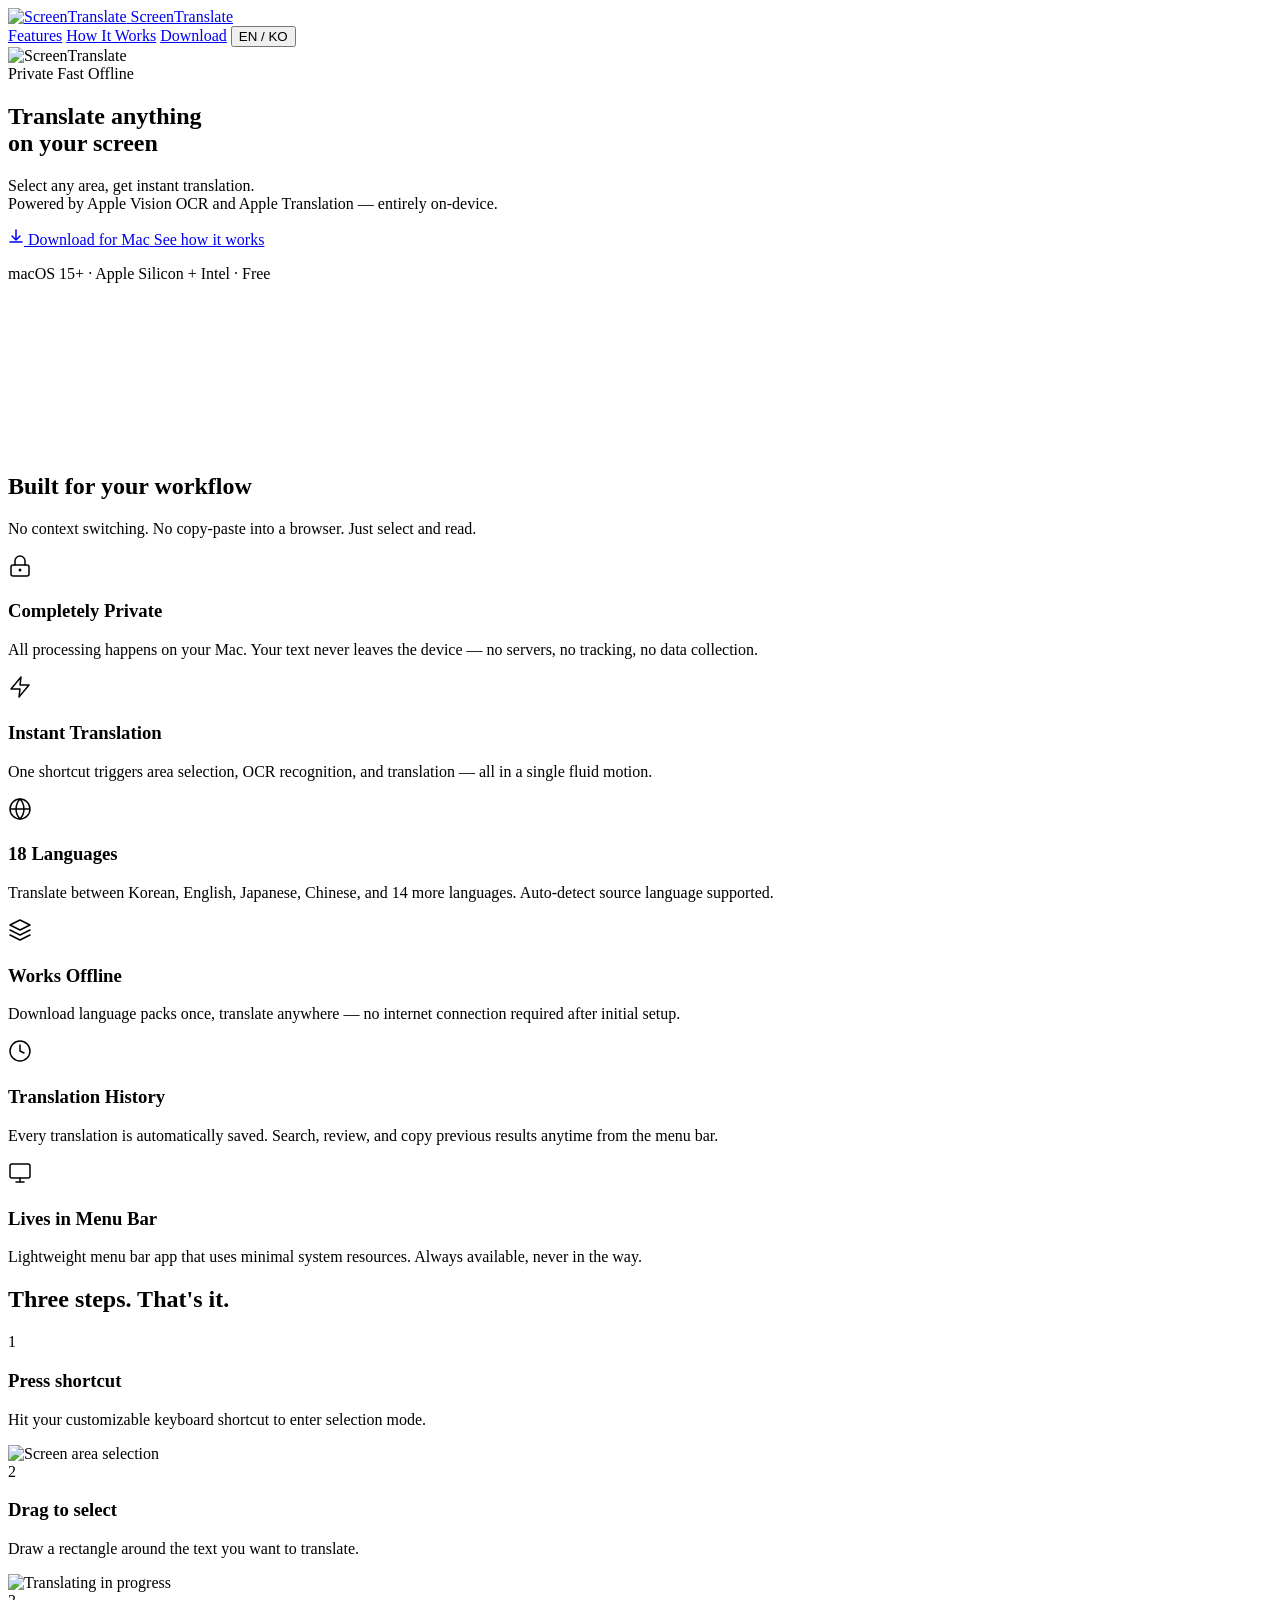
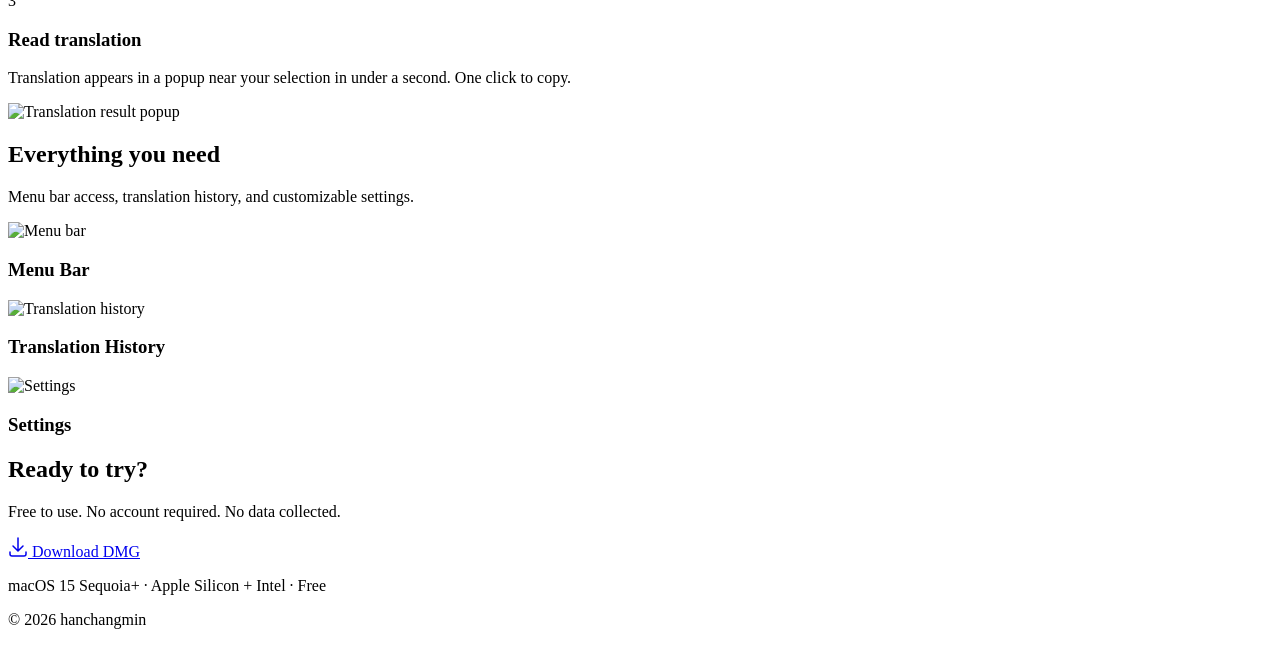
==== website/index.html @ fd22e8f3 "feat: 웹사이트 SEO/GEO + GA4 + 다운로드 링크 개선 - release.yml: latest DMG 복사 단계 추가 - index.html: Hero 직접 다운로드," ====
<!DOCTYPE html>
<html lang="en">
<head>
    <meta charset="UTF-8">
    <meta name="viewport" content="width=device-width, initial-scale=1.0">
    <title>ScreenTranslate — Translate Any Text on Your Screen</title>
    <meta name="description" content="Select any area on your Mac screen and get instant translation. Fully on-device with Apple Translation. Private, fast, offline.">
    <link rel="canonical" href="https://screentranslate.filient.ai/">

    <!-- Open Graph -->
    <meta property="og:type" content="website">
    <meta property="og:url" content="https://screentranslate.filient.ai/">
    <meta property="og:title" content="ScreenTranslate — Translate Any Text on Your Screen">
    <meta property="og:description" content="Select any area on your Mac screen and get instant translation. Fully on-device with Apple Translation. Private, fast, offline.">
    <meta property="og:image" content="https://screentranslate.filient.ai/assets/og-image.png">
    <meta property="og:locale" content="en_US">
    <meta property="og:locale:alternate" content="ko_KR">

    <!-- Twitter Card -->
    <meta name="twitter:card" content="summary_large_image">
    <meta name="twitter:title" content="ScreenTranslate — Translate Any Text on Your Screen">
    <meta name="twitter:description" content="Select any area on your Mac screen and get instant translation. Fully on-device with Apple Translation.">
    <meta name="twitter:image" content="https://screentranslate.filient.ai/assets/og-image.png">

    <link rel="icon" type="image/png" sizes="32x32" href="assets/favicon-32.png">
    <link rel="icon" type="image/png" sizes="16x16" href="assets/favicon-16.png">
    <link rel="apple-touch-icon" href="assets/apple-touch-icon.png">
    <link rel="stylesheet" href="style.css">

    <!-- Google Analytics -->
    <script async src="https://www.googletagmanager.com/gtag/js?id=G-ZFZX7HR200"></script>
    <script>
      window.dataLayer = window.dataLayer || [];
      function gtag(){dataLayer.push(arguments);}
      gtag('js', new Date());
      gtag('config', 'G-ZFZX7HR200');
    </script>
</head>
<body>

<!-- Nav -->
<nav class="nav">
    <div class="container nav-inner">
        <a href="#" class="nav-logo">
            <img src="assets/logo.png" alt="ScreenTranslate" class="nav-logo-icon">
            ScreenTranslate
        </a>
        <div class="nav-links">
            <a href="#features" data-i18n="nav.features">Features</a>
            <a href="#how-it-works" data-i18n="nav.howItWorks">How It Works</a>
            <a href="#download" data-i18n="nav.download">Download</a>
            <button class="lang-switch" id="lang-switch" aria-label="Switch language">EN / KO</button>
        </div>
    </div>
</nav>

<!-- Hero -->
<section class="hero">
    <div class="container">
        <img src="assets/logo.png" alt="ScreenTranslate" class="hero-logo">
        <div class="hero-pillars">
            <span data-i18n="hero.pill1">Private</span>
            <span class="pill-dot"></span>
            <span data-i18n="hero.pill2">Fast</span>
            <span class="pill-dot"></span>
            <span data-i18n="hero.pill3">Offline</span>
        </div>
        <h1 data-i18n="hero.title">Translate anything<br>on your screen</h1>
        <p class="hero-description" data-i18n="hero.description">
            Select any area, get instant translation.<br>
            Powered by Apple Vision OCR and Apple Translation — entirely on-device.
        </p>
        <div class="hero-actions">
            <a href="https://objectstorage.ap-chuncheon-1.oraclecloud.com/n/axo5sh9pv2lg/b/screentranslate-updates/o/releases/latest/ScreenTranslate-latest.dmg" class="btn btn-primary">
                <svg width="16" height="16" viewBox="0 0 16 16" fill="none"><path d="M8 1v10M4 7l4 4 4-4" stroke="currentColor" stroke-width="1.5" stroke-linecap="round" stroke-linejoin="round"/><path d="M2 13h12" stroke="currentColor" stroke-width="1.5" stroke-linecap="round"/></svg>
                <span data-i18n="hero.download">Download for Mac</span>
            </a>
            <a href="#how-it-works" class="btn btn-ghost" data-i18n="hero.learnMore">See how it works</a>
        </div>
        <p class="hero-meta">macOS 15+ &middot; Apple Silicon + Intel &middot; <span data-i18n="hero.free">Free</span></p>

        <div class="hero-screenshot">
            <video autoplay loop muted playsinline>
                <source src="assets/demo-video.mp4" type="video/mp4">
            </video>
        </div>
    </div>
</section>

<!-- Features -->
<section id="features" class="features">
    <div class="container">
        <h2 data-i18n="features.title">Built for your workflow</h2>
        <p class="section-subtitle" data-i18n="features.subtitle">No context switching. No copy-paste into a browser. Just select and read.</p>
        <div class="feature-grid">
            <div class="feature-card">
                <div class="feature-icon">
                    <svg width="24" height="24" viewBox="0 0 24 24" fill="none"><rect x="3" y="11" width="18" height="11" rx="2" stroke="currentColor" stroke-width="1.5"/><path d="M7 11V7a5 5 0 0110 0v4" stroke="currentColor" stroke-width="1.5" stroke-linecap="round"/><circle cx="12" cy="16" r="1.5" fill="currentColor"/></svg>
                </div>
                <h3 data-i18n="features.privacy.title">Completely Private</h3>
                <p data-i18n="features.privacy.desc">All processing happens on your Mac. Your text never leaves the device — no servers, no tracking, no data collection.</p>
            </div>
            <div class="feature-card">
                <div class="feature-icon">
                    <svg width="24" height="24" viewBox="0 0 24 24" fill="none"><path d="M13 2L3 14h9l-1 8 10-12h-9l1-8z" stroke="currentColor" stroke-width="1.5" stroke-linecap="round" stroke-linejoin="round"/></svg>
                </div>
                <h3 data-i18n="features.instant.title">Instant Translation</h3>
                <p data-i18n="features.instant.desc">One shortcut triggers area selection, OCR recognition, and translation — all in a single fluid motion.</p>
            </div>
            <div class="feature-card">
                <div class="feature-icon">
                    <svg width="24" height="24" viewBox="0 0 24 24" fill="none"><circle cx="12" cy="12" r="10" stroke="currentColor" stroke-width="1.5"/><path d="M2 12h20M12 2a15.3 15.3 0 014 10 15.3 15.3 0 01-4 10 15.3 15.3 0 01-4-10A15.3 15.3 0 0112 2z" stroke="currentColor" stroke-width="1.5"/></svg>
                </div>
                <h3 data-i18n="features.languages.title">18 Languages</h3>
                <p data-i18n="features.languages.desc">Translate between Korean, English, Japanese, Chinese, and 14 more languages. Auto-detect source language supported.</p>
            </div>
            <div class="feature-card">
                <div class="feature-icon">
                    <svg width="24" height="24" viewBox="0 0 24 24" fill="none"><path d="M2 17l10 5 10-5M2 12l10 5 10-5M12 2L2 7l10 5 10-5L12 2z" stroke="currentColor" stroke-width="1.5" stroke-linecap="round" stroke-linejoin="round"/></svg>
                </div>
                <h3 data-i18n="features.offline.title">Works Offline</h3>
                <p data-i18n="features.offline.desc">Download language packs once, translate anywhere — no internet connection required after initial setup.</p>
            </div>
            <div class="feature-card">
                <div class="feature-icon">
                    <svg width="24" height="24" viewBox="0 0 24 24" fill="none"><circle cx="12" cy="12" r="10" stroke="currentColor" stroke-width="1.5"/><polyline points="12,6 12,12 16,14" stroke="currentColor" stroke-width="1.5" stroke-linecap="round" stroke-linejoin="round"/></svg>
                </div>
                <h3 data-i18n="features.history.title">Translation History</h3>
                <p data-i18n="features.history.desc">Every translation is automatically saved. Search, review, and copy previous results anytime from the menu bar.</p>
            </div>
            <div class="feature-card">
                <div class="feature-icon">
                    <svg width="24" height="24" viewBox="0 0 24 24" fill="none"><rect x="2" y="3" width="20" height="14" rx="2" stroke="currentColor" stroke-width="1.5"/><path d="M8 21h8M12 17v4" stroke="currentColor" stroke-width="1.5" stroke-linecap="round"/></svg>
                </div>
                <h3 data-i18n="features.menubar.title">Lives in Menu Bar</h3>
                <p data-i18n="features.menubar.desc">Lightweight menu bar app that uses minimal system resources. Always available, never in the way.</p>
            </div>
        </div>
    </div>
</section>

<!-- How It Works -->
<section id="how-it-works" class="how-it-works">
    <div class="container">
        <h2 data-i18n="howItWorks.title">Three steps. That's it.</h2>
        <div class="steps-vertical">
            <div class="step-row">
                <div class="step-info">
                    <div class="step-number">1</div>
                    <h3 data-i18n="howItWorks.step1.title">Press shortcut</h3>
                    <p data-i18n="howItWorks.step1.desc">Hit your customizable keyboard shortcut to enter selection mode.</p>
                </div>
                <div class="step-screenshot">
                    <img src="assets/area-selection.png" alt="Screen area selection" loading="lazy">
                </div>
            </div>
            <div class="step-row">
                <div class="step-info">
                    <div class="step-number">2</div>
                    <h3 data-i18n="howItWorks.step2.title">Drag to select</h3>
                    <p data-i18n="howItWorks.step2.desc">Draw a rectangle around the text you want to translate.</p>
                </div>
                <div class="step-screenshot">
                    <img src="assets/translating.png" alt="Translating in progress" loading="lazy">
                </div>
            </div>
            <div class="step-row">
                <div class="step-info">
                    <div class="step-number">3</div>
                    <h3 data-i18n="howItWorks.step3.title">Read translation</h3>
                    <p data-i18n="howItWorks.step3.desc">Translation appears in a popup near your selection in under a second. One click to copy.</p>
                </div>
                <div class="step-screenshot">
                    <img src="assets/translation-result.png" alt="Translation result popup" loading="lazy">
                </div>
            </div>
        </div>
    </div>
</section>

<!-- Showcase -->
<section class="showcase">
    <div class="container">
        <h2 data-i18n="showcase.title">Everything you need</h2>
        <p class="section-subtitle" data-i18n="showcase.subtitle">Menu bar access, translation history, and customizable settings.</p>
        <div class="showcase-grid">
            <div class="showcase-card">
                <img src="assets/menubar.png" alt="Menu bar" loading="lazy">
                <h3 data-i18n="showcase.menubar">Menu Bar</h3>
            </div>
            <div class="showcase-card">
                <img src="assets/history.png" alt="Translation history" loading="lazy">
                <h3 data-i18n="showcase.history">Translation History</h3>
            </div>
            <div class="showcase-card">
                <img src="assets/settings.png" alt="Settings" loading="lazy">
                <h3 data-i18n="showcase.settings">Settings</h3>
            </div>
        </div>
    </div>
</section>

<!-- Download -->
<section id="download" class="download">
    <div class="container">
        <h2 data-i18n="download.title">Ready to try?</h2>
        <p class="section-subtitle" data-i18n="download.subtitle">Free to use. No account required. No data collected.</p>
        <a href="https://objectstorage.ap-chuncheon-1.oraclecloud.com/n/axo5sh9pv2lg/b/screentranslate-updates/o/releases/latest/ScreenTranslate-latest.dmg"
           class="btn btn-primary btn-large" id="download-btn">
            <svg width="20" height="20" viewBox="0 0 20 20" fill="none"><path d="M10 1v12M5 9l5 5 5-5" stroke="currentColor" stroke-width="1.5" stroke-linecap="round" stroke-linejoin="round"/><path d="M2 15v2a2 2 0 002 2h12a2 2 0 002-2v-2" stroke="currentColor" stroke-width="1.5" stroke-linecap="round"/></svg>
            <span data-i18n="download.button">Download DMG</span>
        </a>
        <div class="download-requirements">
            <p>macOS 15 Sequoia+ &middot; Apple Silicon + Intel &middot; <span data-i18n="download.free">Free</span></p>
        </div>
    </div>
</section>

<!-- Footer -->
<footer class="footer">
    <div class="container footer-inner">
        <p>&copy; 2026 hanchangmin</p>
    </div>
</footer>

<script type="application/ld+json">
{
  "@context": "https://schema.org",
  "@type": "SoftwareApplication",
  "name": "ScreenTranslate",
  "operatingSystem": "macOS 15+",
  "applicationCategory": "UtilitiesApplication",
  "offers": { "@type": "Offer", "price": "0", "priceCurrency": "USD" },
  "description": "Select any area on your Mac screen and get instant translation. Fully on-device with Apple Translation.",
  "url": "https://screentranslate.filient.ai/",
  "image": "https://screentranslate.filient.ai/assets/logo.png",
  "author": { "@type": "Person", "name": "hanchangmin" }
}
</script>
<script src="i18n.js"></script>
</body>
</html>
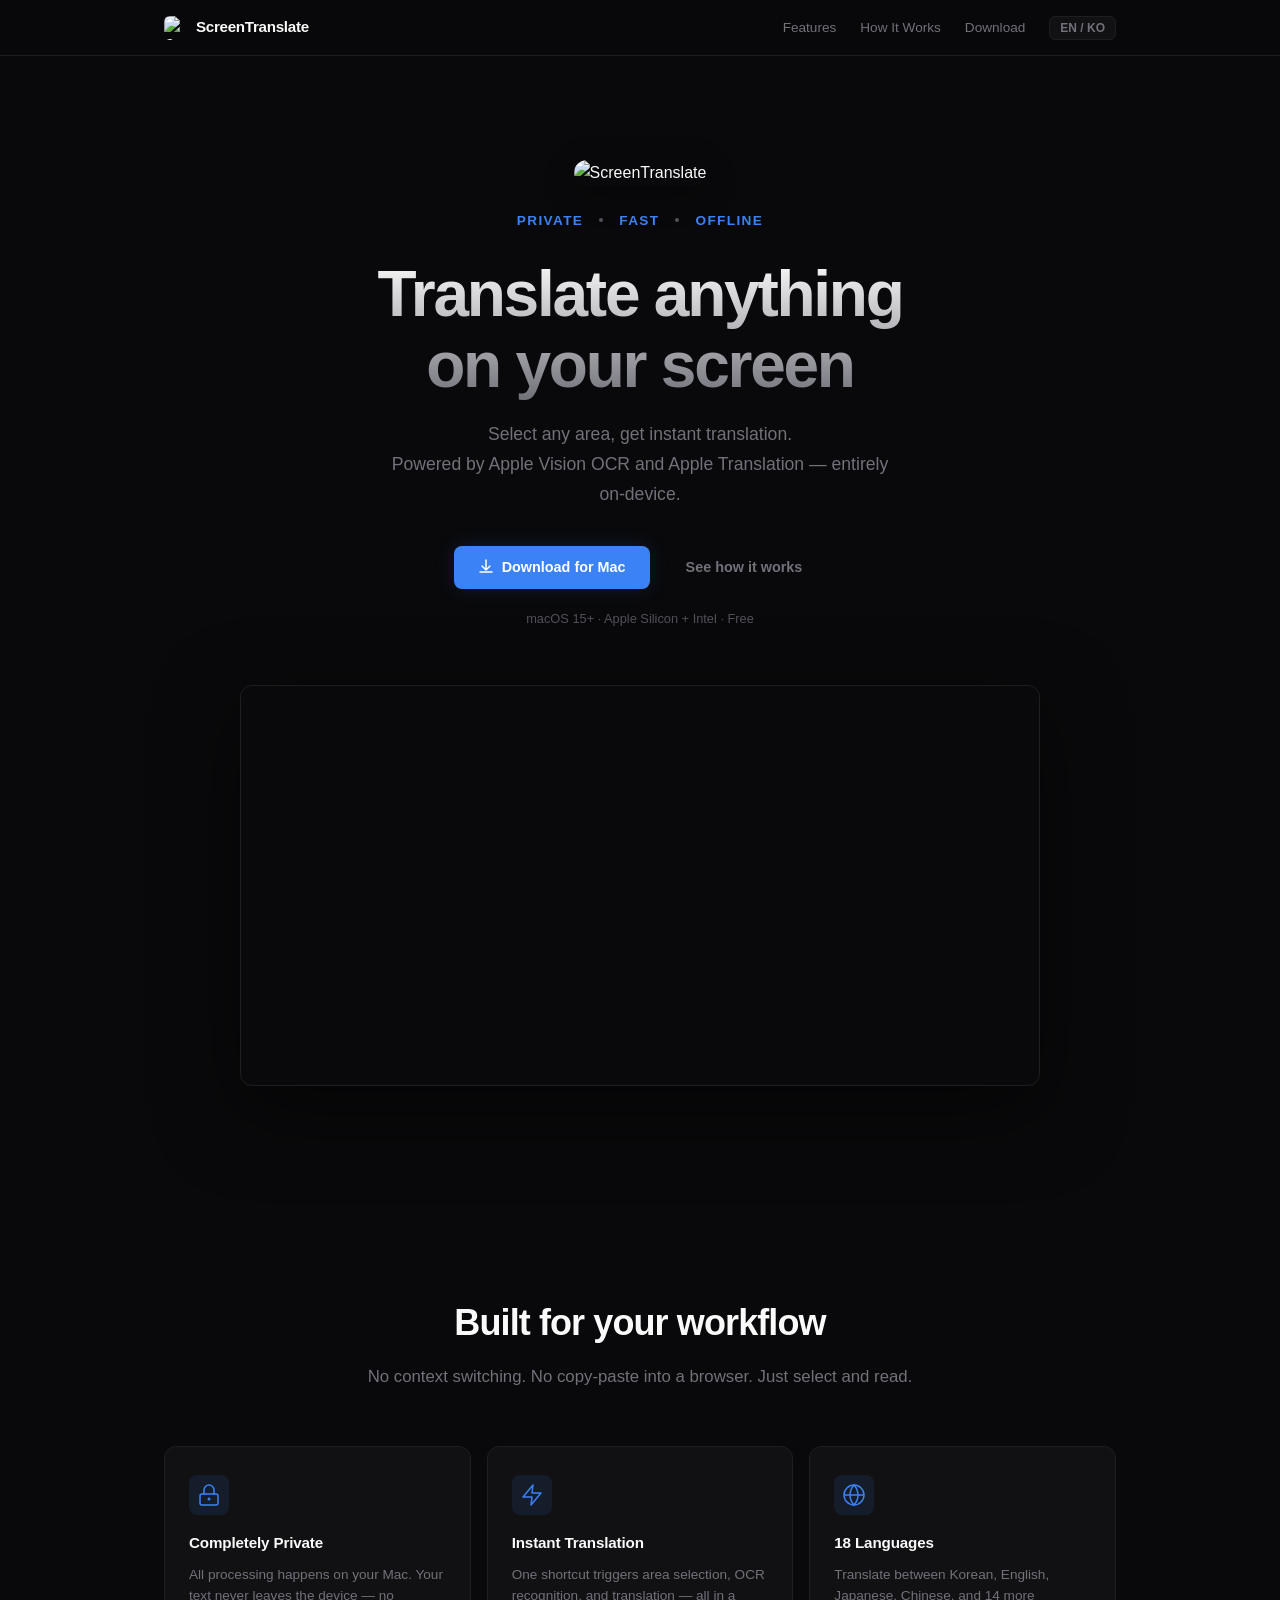
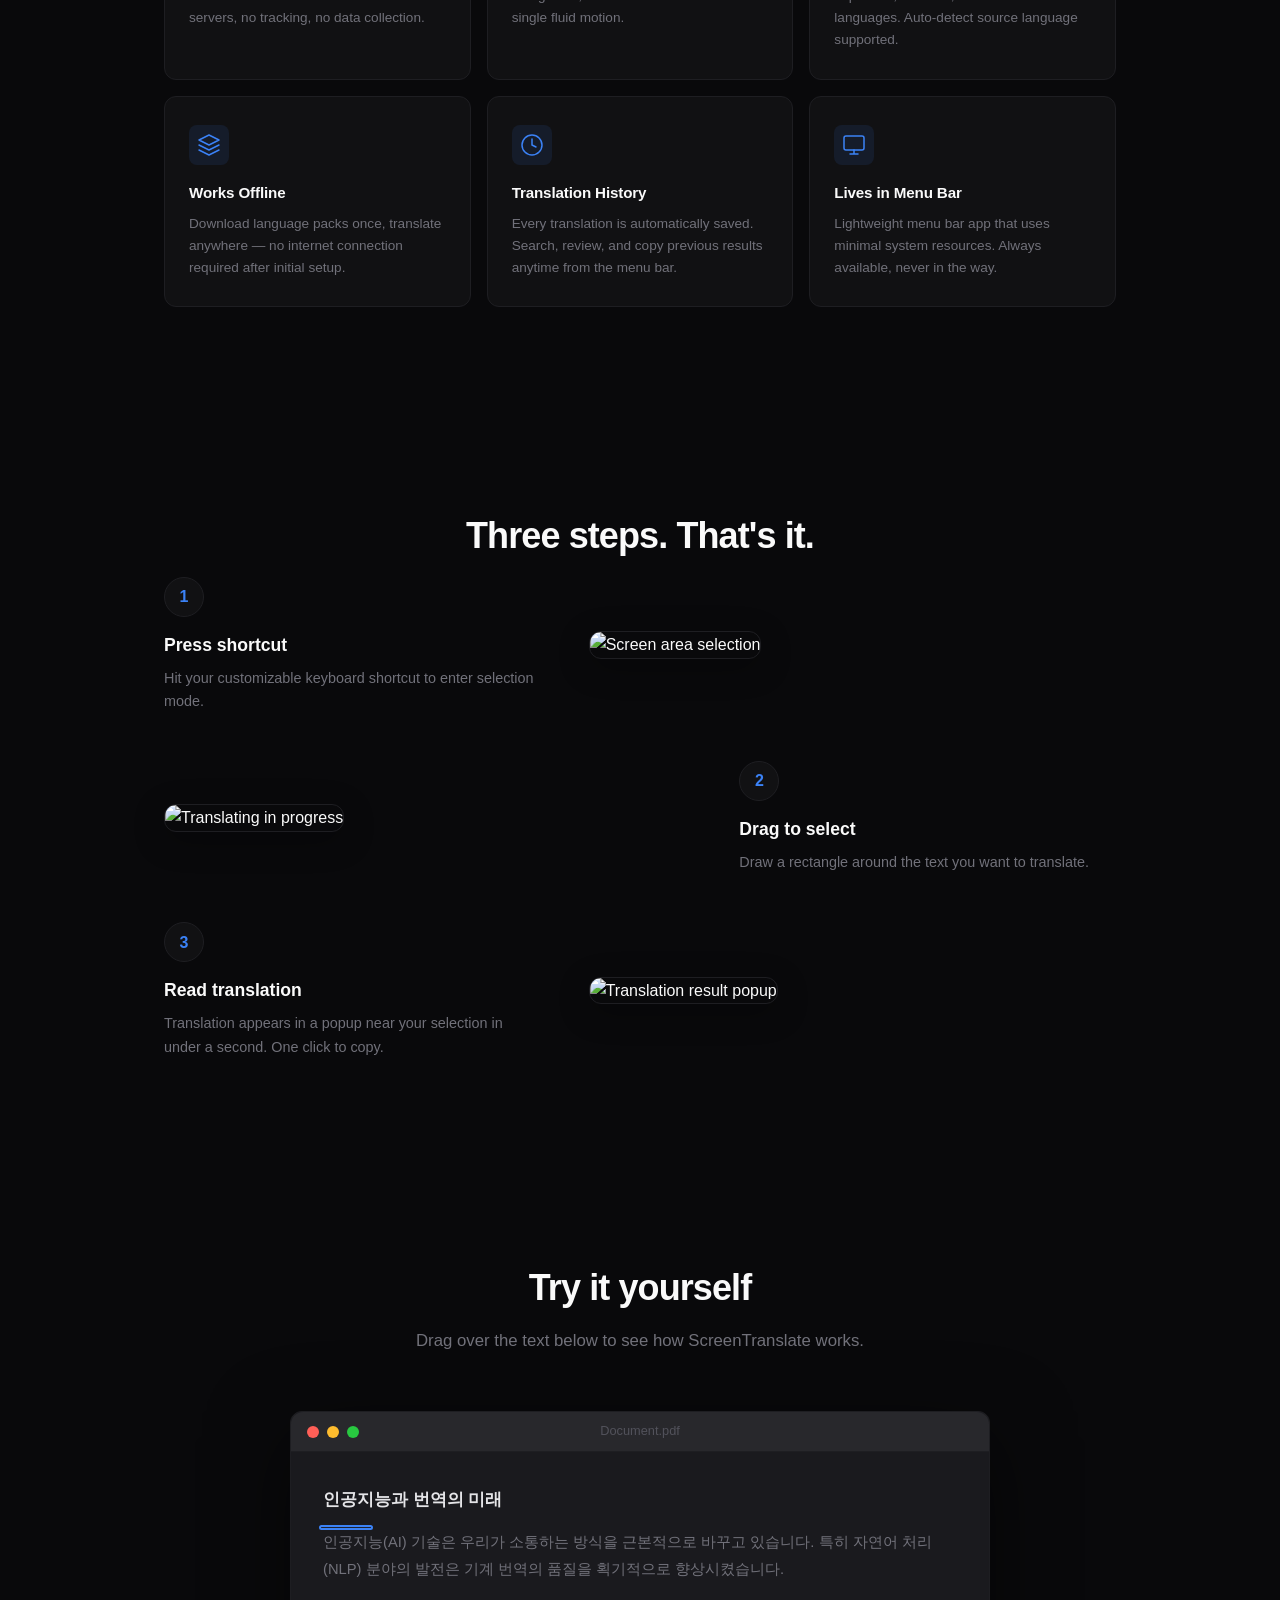
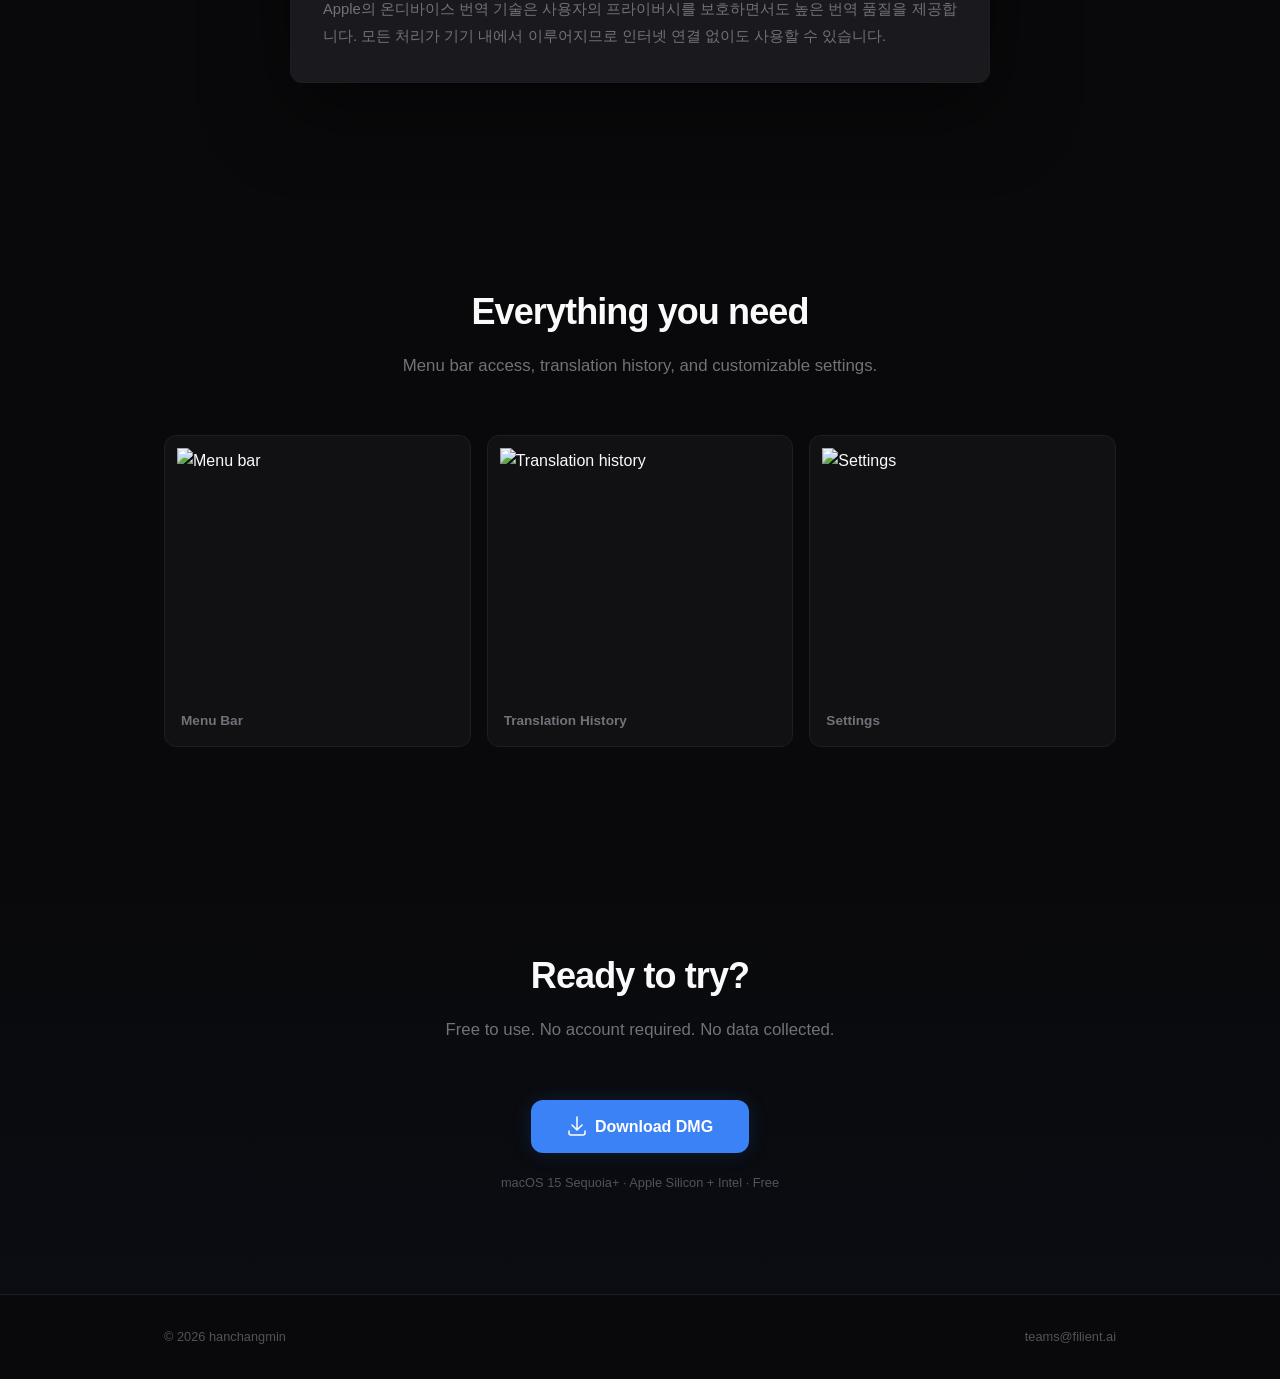
==== commit ab49d41e: "feat: 웹사이트 인터랙티브 데모 추가 및 UI 개선   - 웹사이트에 드래그 번역 체험 데모 섹션 추가   - 푸터에 연락처 이메일 추가 (teams@filient.ai)   " ====
--- a/website/index.html
+++ b/website/index.html
@@ -71,7 +71,7 @@
             Powered by Apple Vision OCR and Apple Translation — entirely on-device.
         </p>
         <div class="hero-actions">
-            <a href="https://objectstorage.ap-chuncheon-1.oraclecloud.com/n/axo5sh9pv2lg/b/screentranslate-updates/o/releases/latest/ScreenTranslate-latest.dmg" class="btn btn-primary">
+            <a href="https://objectstorage.ap-chuncheon-1.oraclecloud.com/n/axo5sh9pv2lg/b/screentranslate-updates/o/releases/latest/ScreenTranslate-latest.dmg" class="btn btn-primary" onclick="gtag('event','download_dmg',{event_label:'hero'})">
                 <svg width="16" height="16" viewBox="0 0 16 16" fill="none"><path d="M8 1v10M4 7l4 4 4-4" stroke="currentColor" stroke-width="1.5" stroke-linecap="round" stroke-linejoin="round"/><path d="M2 13h12" stroke="currentColor" stroke-width="1.5" stroke-linecap="round"/></svg>
                 <span data-i18n="hero.download">Download for Mac</span>
             </a>
@@ -178,6 +178,42 @@
     </div>
 </section>
 
+<!-- Interactive Demo -->
+<section id="try-it" class="try-demo">
+    <div class="container">
+        <h2 data-i18n="demo.title">Try it yourself</h2>
+        <p class="section-subtitle" data-i18n="demo.subtitle">Drag over the text below to see how ScreenTranslate works.</p>
+        <div class="demo-window">
+            <div class="demo-titlebar">
+                <div class="demo-traffic-lights">
+                    <span class="dot red"></span>
+                    <span class="dot yellow"></span>
+                    <span class="dot green"></span>
+                </div>
+                <span class="demo-titlebar-text">Document.pdf</span>
+            </div>
+            <div class="demo-content" id="demo-content">
+                <div class="demo-text" id="demo-text"></div>
+                <div class="demo-selection" id="demo-selection"></div>
+                <div class="demo-popup" id="demo-popup">
+                    <div class="demo-popup-status"></div>
+                    <div class="demo-popup-result"></div>
+                    <div class="demo-popup-actions">
+                        <button class="demo-popup-copy">
+                            <svg width="14" height="14" viewBox="0 0 24 24" fill="none"><rect x="9" y="9" width="13" height="13" rx="2" stroke="currentColor" stroke-width="2"/><path d="M5 15H4a2 2 0 01-2-2V4a2 2 0 012-2h9a2 2 0 012 2v1" stroke="currentColor" stroke-width="2"/></svg>
+                            Copy
+                        </button>
+                    </div>
+                </div>
+                <div class="demo-hint" id="demo-hint" data-i18n="demo.hint">
+                    <svg width="20" height="20" viewBox="0 0 24 24" fill="none" style="margin-right:6px"><path d="M15 15l-2 5L9 9l11 4-5 2zm0 0l5 5" stroke="currentColor" stroke-width="1.5" stroke-linecap="round" stroke-linejoin="round"/></svg>
+                    Drag to select text
+                </div>
+            </div>
+        </div>
+    </div>
+</section>
+
 <!-- Showcase -->
 <section class="showcase">
     <div class="container">
@@ -206,7 +242,7 @@
         <h2 data-i18n="download.title">Ready to try?</h2>
         <p class="section-subtitle" data-i18n="download.subtitle">Free to use. No account required. No data collected.</p>
         <a href="https://objectstorage.ap-chuncheon-1.oraclecloud.com/n/axo5sh9pv2lg/b/screentranslate-updates/o/releases/latest/ScreenTranslate-latest.dmg"
-           class="btn btn-primary btn-large" id="download-btn">
+           class="btn btn-primary btn-large" id="download-btn" onclick="gtag('event','download_dmg',{event_label:'download_section'})">
             <svg width="20" height="20" viewBox="0 0 20 20" fill="none"><path d="M10 1v12M5 9l5 5 5-5" stroke="currentColor" stroke-width="1.5" stroke-linecap="round" stroke-linejoin="round"/><path d="M2 15v2a2 2 0 002 2h12a2 2 0 002-2v-2" stroke="currentColor" stroke-width="1.5" stroke-linecap="round"/></svg>
             <span data-i18n="download.button">Download DMG</span>
         </a>
@@ -220,6 +256,7 @@
 <footer class="footer">
     <div class="container footer-inner">
         <p>&copy; 2026 hanchangmin</p>
+        <a href="mailto:teams@filient.ai" class="footer-email">teams@filient.ai</a>
     </div>
 </footer>
 
@@ -238,5 +275,6 @@
 }
 </script>
 <script src="i18n.js"></script>
+<script src="demo.js"></script>
 </body>
 </html>
--- a/website/style.css
+++ b/website/style.css
@@ -0,0 +1,675 @@
+/* Reset & Base */
+*,
+*::before,
+*::after {
+    margin: 0;
+    padding: 0;
+    box-sizing: border-box;
+}
+
+:root {
+    --color-bg: #09090b;
+    --color-surface: #111113;
+    --color-surface-hover: #18181b;
+    --color-border: #1e1e22;
+    --color-border-hover: #2a2a2e;
+    --color-text: #fafafa;
+    --color-text-secondary: #71717a;
+    --color-text-tertiary: #52525b;
+    --color-accent: #3b82f6;
+    --color-accent-hover: #2563eb;
+    --color-accent-glow: rgba(59, 130, 246, 0.15);
+    --radius: 12px;
+    --radius-sm: 8px;
+    --max-width: 1000px;
+    --nav-height: 56px;
+}
+
+html {
+    scroll-behavior: smooth;
+}
+
+body {
+    font-family: -apple-system, BlinkMacSystemFont, "SF Pro Text", "Segoe UI", Roboto, sans-serif;
+    background: var(--color-bg);
+    color: var(--color-text);
+    line-height: 1.6;
+    -webkit-font-smoothing: antialiased;
+    -moz-osx-font-smoothing: grayscale;
+}
+
+.container {
+    max-width: var(--max-width);
+    margin: 0 auto;
+    padding: 0 24px;
+}
+
+h2 {
+    font-size: 2.25rem;
+    font-weight: 700;
+    text-align: center;
+    margin-bottom: 12px;
+    letter-spacing: -0.025em;
+}
+
+.section-subtitle {
+    text-align: center;
+    color: var(--color-text-secondary);
+    font-size: 1.05rem;
+    margin-bottom: 56px;
+}
+
+/* Nav */
+.nav {
+    position: fixed;
+    top: 0;
+    left: 0;
+    right: 0;
+    height: var(--nav-height);
+    background: rgba(9, 9, 11, 0.8);
+    backdrop-filter: blur(12px);
+    -webkit-backdrop-filter: blur(12px);
+    border-bottom: 1px solid var(--color-border);
+    z-index: 100;
+}
+
+.nav-inner {
+    display: flex;
+    align-items: center;
+    justify-content: space-between;
+    height: 100%;
+}
+
+.nav-logo {
+    display: flex;
+    align-items: center;
+    gap: 8px;
+    font-size: 0.95rem;
+    font-weight: 700;
+    color: var(--color-text);
+    text-decoration: none;
+    letter-spacing: -0.02em;
+}
+
+.nav-logo-icon {
+    width: 24px;
+    height: 24px;
+    border-radius: 6px;
+}
+
+.nav-links {
+    display: flex;
+    align-items: center;
+    gap: 24px;
+}
+
+.nav-links a {
+    font-size: 0.85rem;
+    color: var(--color-text-secondary);
+    text-decoration: none;
+    transition: color 0.15s;
+}
+
+.nav-links a:hover {
+    color: var(--color-text);
+}
+
+.lang-switch {
+    font-size: 0.75rem;
+    font-weight: 600;
+    color: var(--color-text-secondary);
+    background: var(--color-surface);
+    border: 1px solid var(--color-border);
+    border-radius: 6px;
+    padding: 4px 10px;
+    cursor: pointer;
+    transition: all 0.15s;
+}
+
+.lang-switch:hover {
+    color: var(--color-text);
+    border-color: var(--color-border-hover);
+}
+
+/* Buttons */
+.btn {
+    display: inline-flex;
+    align-items: center;
+    gap: 8px;
+    padding: 10px 24px;
+    border-radius: var(--radius-sm);
+    font-size: 0.9rem;
+    font-weight: 600;
+    text-decoration: none;
+    transition: all 0.2s ease;
+    cursor: pointer;
+    border: none;
+}
+
+.btn-primary {
+    background: var(--color-accent);
+    color: #fff;
+    box-shadow: 0 0 20px var(--color-accent-glow);
+}
+
+.btn-primary:hover {
+    background: var(--color-accent-hover);
+    box-shadow: 0 0 30px var(--color-accent-glow);
+    transform: translateY(-1px);
+}
+
+.btn-ghost {
+    background: transparent;
+    color: var(--color-text-secondary);
+}
+
+.btn-ghost:hover {
+    color: var(--color-text);
+}
+
+.btn-large {
+    padding: 14px 36px;
+    font-size: 1rem;
+    border-radius: var(--radius);
+}
+
+/* Hero */
+.hero {
+    padding: 160px 0 100px;
+    text-align: center;
+}
+
+.hero-logo {
+    width: 80px;
+    height: 80px;
+    border-radius: 18px;
+    margin-bottom: 24px;
+    box-shadow: 0 8px 32px rgba(0, 0, 0, 0.3);
+}
+
+.hero-pillars {
+    display: flex;
+    align-items: center;
+    justify-content: center;
+    gap: 16px;
+    margin-bottom: 28px;
+    font-size: 0.85rem;
+    font-weight: 600;
+    text-transform: uppercase;
+    letter-spacing: 0.1em;
+    color: var(--color-accent);
+}
+
+.pill-dot {
+    width: 4px;
+    height: 4px;
+    border-radius: 50%;
+    background: var(--color-text-tertiary);
+}
+
+.hero h1 {
+    font-size: 4rem;
+    font-weight: 800;
+    letter-spacing: -0.035em;
+    line-height: 1.1;
+    margin-bottom: 20px;
+    background: linear-gradient(180deg, #fafafa 0%, #71717a 100%);
+    -webkit-background-clip: text;
+    -webkit-text-fill-color: transparent;
+    background-clip: text;
+}
+
+.hero-description {
+    font-size: 1.1rem;
+    color: var(--color-text-secondary);
+    max-width: 520px;
+    margin: 0 auto 36px;
+    line-height: 1.7;
+}
+
+.hero-actions {
+    display: flex;
+    gap: 12px;
+    justify-content: center;
+    align-items: center;
+}
+
+.hero-meta {
+    margin-top: 20px;
+    font-size: 0.8rem;
+    color: var(--color-text-tertiary);
+}
+
+.hero-screenshot {
+    margin-top: 56px;
+    position: relative;
+}
+
+.hero-screenshot img,
+.hero-screenshot video {
+    width: 100%;
+    max-width: 800px;
+    border-radius: var(--radius);
+    border: 1px solid var(--color-border);
+    box-shadow: 0 24px 80px rgba(0, 0, 0, 0.5), 0 0 1px rgba(255, 255, 255, 0.05);
+}
+
+/* Features */
+.features {
+    padding: 100px 0;
+}
+
+.feature-grid {
+    display: grid;
+    grid-template-columns: repeat(3, 1fr);
+    gap: 16px;
+}
+
+.feature-card {
+    background: var(--color-surface);
+    border: 1px solid var(--color-border);
+    border-radius: var(--radius);
+    padding: 28px 24px;
+    transition: all 0.2s ease;
+}
+
+.feature-card:hover {
+    border-color: var(--color-border-hover);
+    background: var(--color-surface-hover);
+}
+
+.feature-icon {
+    width: 40px;
+    height: 40px;
+    display: flex;
+    align-items: center;
+    justify-content: center;
+    border-radius: var(--radius-sm);
+    background: rgba(59, 130, 246, 0.1);
+    color: var(--color-accent);
+    margin-bottom: 16px;
+}
+
+.feature-card h3 {
+    font-size: 0.95rem;
+    font-weight: 600;
+    margin-bottom: 8px;
+    letter-spacing: -0.01em;
+}
+
+.feature-card p {
+    font-size: 0.85rem;
+    color: var(--color-text-secondary);
+    line-height: 1.6;
+}
+
+/* How It Works */
+.how-it-works {
+    padding: 100px 0;
+}
+
+.steps-vertical {
+    display: flex;
+    flex-direction: column;
+    gap: 48px;
+}
+
+.step-row {
+    display: flex;
+    align-items: center;
+    gap: 48px;
+}
+
+.step-row:nth-child(even) {
+    flex-direction: row-reverse;
+}
+
+.step-info {
+    flex: 1;
+    min-width: 0;
+}
+
+.step-number {
+    width: 40px;
+    height: 40px;
+    border-radius: 50%;
+    background: var(--color-surface);
+    border: 1px solid var(--color-border);
+    display: flex;
+    align-items: center;
+    justify-content: center;
+    font-size: 1rem;
+    font-weight: 700;
+    margin-bottom: 14px;
+    color: var(--color-accent);
+}
+
+.step-info h3 {
+    font-size: 1.1rem;
+    font-weight: 600;
+    margin-bottom: 8px;
+}
+
+.step-info p {
+    font-size: 0.9rem;
+    color: var(--color-text-secondary);
+    line-height: 1.6;
+}
+
+.step-screenshot {
+    flex: 1.4;
+    min-width: 0;
+}
+
+.step-screenshot img {
+    width: 100%;
+    border-radius: var(--radius);
+    border: 1px solid var(--color-border);
+    box-shadow: 0 8px 32px rgba(0, 0, 0, 0.3);
+}
+
+/* Showcase */
+.showcase {
+    padding: 100px 0;
+}
+
+.showcase-grid {
+    display: grid;
+    grid-template-columns: repeat(3, 1fr);
+    gap: 16px;
+    align-items: start;
+}
+
+.showcase-card {
+    background: var(--color-surface);
+    border: 1px solid var(--color-border);
+    border-radius: var(--radius);
+    overflow: hidden;
+    transition: border-color 0.2s;
+}
+
+.showcase-card:hover {
+    border-color: var(--color-border-hover);
+}
+
+.showcase-card img {
+    width: 100%;
+    height: 260px;
+    object-fit: contain;
+    display: block;
+    padding: 12px;
+}
+
+.showcase-card h3 {
+    font-size: 0.85rem;
+    font-weight: 600;
+    padding: 14px 16px;
+    color: var(--color-text-secondary);
+}
+
+/* Interactive Demo */
+.try-demo {
+    padding: 100px 0;
+}
+
+.demo-window {
+    max-width: 700px;
+    margin: 0 auto;
+    background: #1a1a1e;
+    border: 1px solid var(--color-border);
+    border-radius: var(--radius);
+    box-shadow: 0 24px 80px rgba(0, 0, 0, 0.5), 0 0 1px rgba(255, 255, 255, 0.05);
+}
+
+.demo-titlebar {
+    border-radius: var(--radius) var(--radius) 0 0;
+}
+
+.demo-titlebar {
+    height: 40px;
+    background: #28282c;
+    display: flex;
+    align-items: center;
+    padding: 0 16px;
+    border-bottom: 1px solid var(--color-border);
+}
+
+.demo-traffic-lights {
+    display: flex;
+    gap: 8px;
+}
+
+.demo-traffic-lights .dot {
+    width: 12px;
+    height: 12px;
+    border-radius: 50%;
+}
+
+.dot.red { background: #ff5f57; }
+.dot.yellow { background: #febc2e; }
+.dot.green { background: #28c840; }
+
+.demo-titlebar-text {
+    flex: 1;
+    text-align: center;
+    font-size: 0.8rem;
+    color: var(--color-text-tertiary);
+    margin-right: 52px;
+}
+
+.demo-content {
+    position: relative;
+    padding: 32px;
+    min-height: 220px;
+    cursor: crosshair;
+    user-select: none;
+    -webkit-user-select: none;
+    overflow: visible;
+}
+
+.demo-text {
+    font-size: 0.92rem;
+    line-height: 1.85;
+    color: var(--color-text-secondary);
+}
+
+.demo-selection {
+    display: none;
+    position: absolute;
+    border: 2px solid var(--color-accent);
+    background: rgba(59, 130, 246, 0.08);
+    border-radius: 3px;
+    pointer-events: none;
+    transition: none;
+}
+
+.demo-popup {
+    display: none;
+    position: absolute;
+    background: #2a2a2e;
+    border: 1px solid #3a3a3e;
+    border-radius: 10px;
+    padding: 16px;
+    max-width: 320px;
+    min-width: 200px;
+    box-shadow: 0 8px 32px rgba(0, 0, 0, 0.5);
+    z-index: 10;
+    opacity: 0;
+    transform: translateY(4px);
+    transition: opacity 0.2s, transform 0.2s;
+}
+
+.demo-popup.visible {
+    opacity: 1;
+    transform: translateY(0);
+}
+
+.demo-popup-status {
+    font-size: 0.82rem;
+    color: var(--color-accent);
+    font-weight: 500;
+}
+
+.demo-popup-result {
+    font-size: 0.88rem;
+    line-height: 1.65;
+    color: var(--color-text);
+    white-space: pre-line;
+}
+
+.demo-popup-actions {
+    display: none;
+    margin-top: 12px;
+    padding-top: 10px;
+    border-top: 1px solid #3a3a3e;
+}
+
+.demo-popup-copy {
+    display: inline-flex;
+    align-items: center;
+    gap: 6px;
+    background: transparent;
+    border: 1px solid #3a3a3e;
+    border-radius: 6px;
+    color: var(--color-text-secondary);
+    font-size: 0.78rem;
+    padding: 5px 12px;
+    cursor: pointer;
+    transition: all 0.15s;
+}
+
+.demo-popup-copy:hover {
+    color: var(--color-text);
+    border-color: var(--color-border-hover);
+}
+
+.demo-hint {
+    position: absolute;
+    bottom: 16px;
+    left: 50%;
+    transform: translateX(-50%);
+    display: flex;
+    align-items: center;
+    font-size: 0.82rem;
+    color: var(--color-text-tertiary);
+    pointer-events: none;
+    transition: opacity 0.4s;
+    background: rgba(26, 26, 30, 0.85);
+    padding: 6px 16px;
+    border-radius: 20px;
+    border: 1px solid var(--color-border);
+}
+
+/* Download */
+.download {
+    padding: 100px 0;
+    text-align: center;
+    background: linear-gradient(180deg, transparent 0%, rgba(59, 130, 246, 0.03) 100%);
+}
+
+.download-requirements {
+    margin-top: 20px;
+}
+
+.download-requirements p {
+    font-size: 0.8rem;
+    color: var(--color-text-tertiary);
+}
+
+/* Footer */
+.footer {
+    padding: 32px 0;
+    border-top: 1px solid var(--color-border);
+}
+
+.footer-inner {
+    display: flex;
+    align-items: center;
+    justify-content: space-between;
+}
+
+.footer p {
+    font-size: 0.8rem;
+    color: var(--color-text-tertiary);
+}
+
+.footer-links {
+    display: flex;
+    gap: 16px;
+}
+
+.footer-links a {
+    font-size: 0.8rem;
+    color: var(--color-text-tertiary);
+    text-decoration: none;
+    transition: color 0.15s;
+}
+
+.footer-links a:hover {
+    color: var(--color-text-secondary);
+}
+
+.footer-email {
+    font-size: 0.8rem;
+    color: var(--color-text-tertiary);
+    text-decoration: none;
+    transition: color 0.15s;
+}
+
+.footer-email:hover {
+    color: var(--color-text-secondary);
+}
+
+/* Responsive */
+@media (max-width: 768px) {
+    .hero {
+        padding: 120px 0 60px;
+    }
+
+    .hero h1 {
+        font-size: 2.5rem;
+    }
+
+    .hero-description {
+        font-size: 1rem;
+    }
+
+    .feature-grid {
+        grid-template-columns: 1fr;
+        gap: 12px;
+    }
+
+    .step-row,
+    .step-row:nth-child(even) {
+        flex-direction: column;
+        gap: 24px;
+    }
+
+    .showcase-grid {
+        grid-template-columns: 1fr;
+        gap: 12px;
+    }
+
+    .hero-actions {
+        flex-direction: column;
+    }
+
+    .nav-links a[href] {
+        display: none;
+    }
+
+    .footer-inner {
+        flex-direction: column;
+        gap: 12px;
+    }
+
+    .demo-content {
+        padding: 20px;
+        min-height: 180px;
+        cursor: default;
+    }
+
+    .demo-popup {
+        max-width: 260px;
+    }
+}
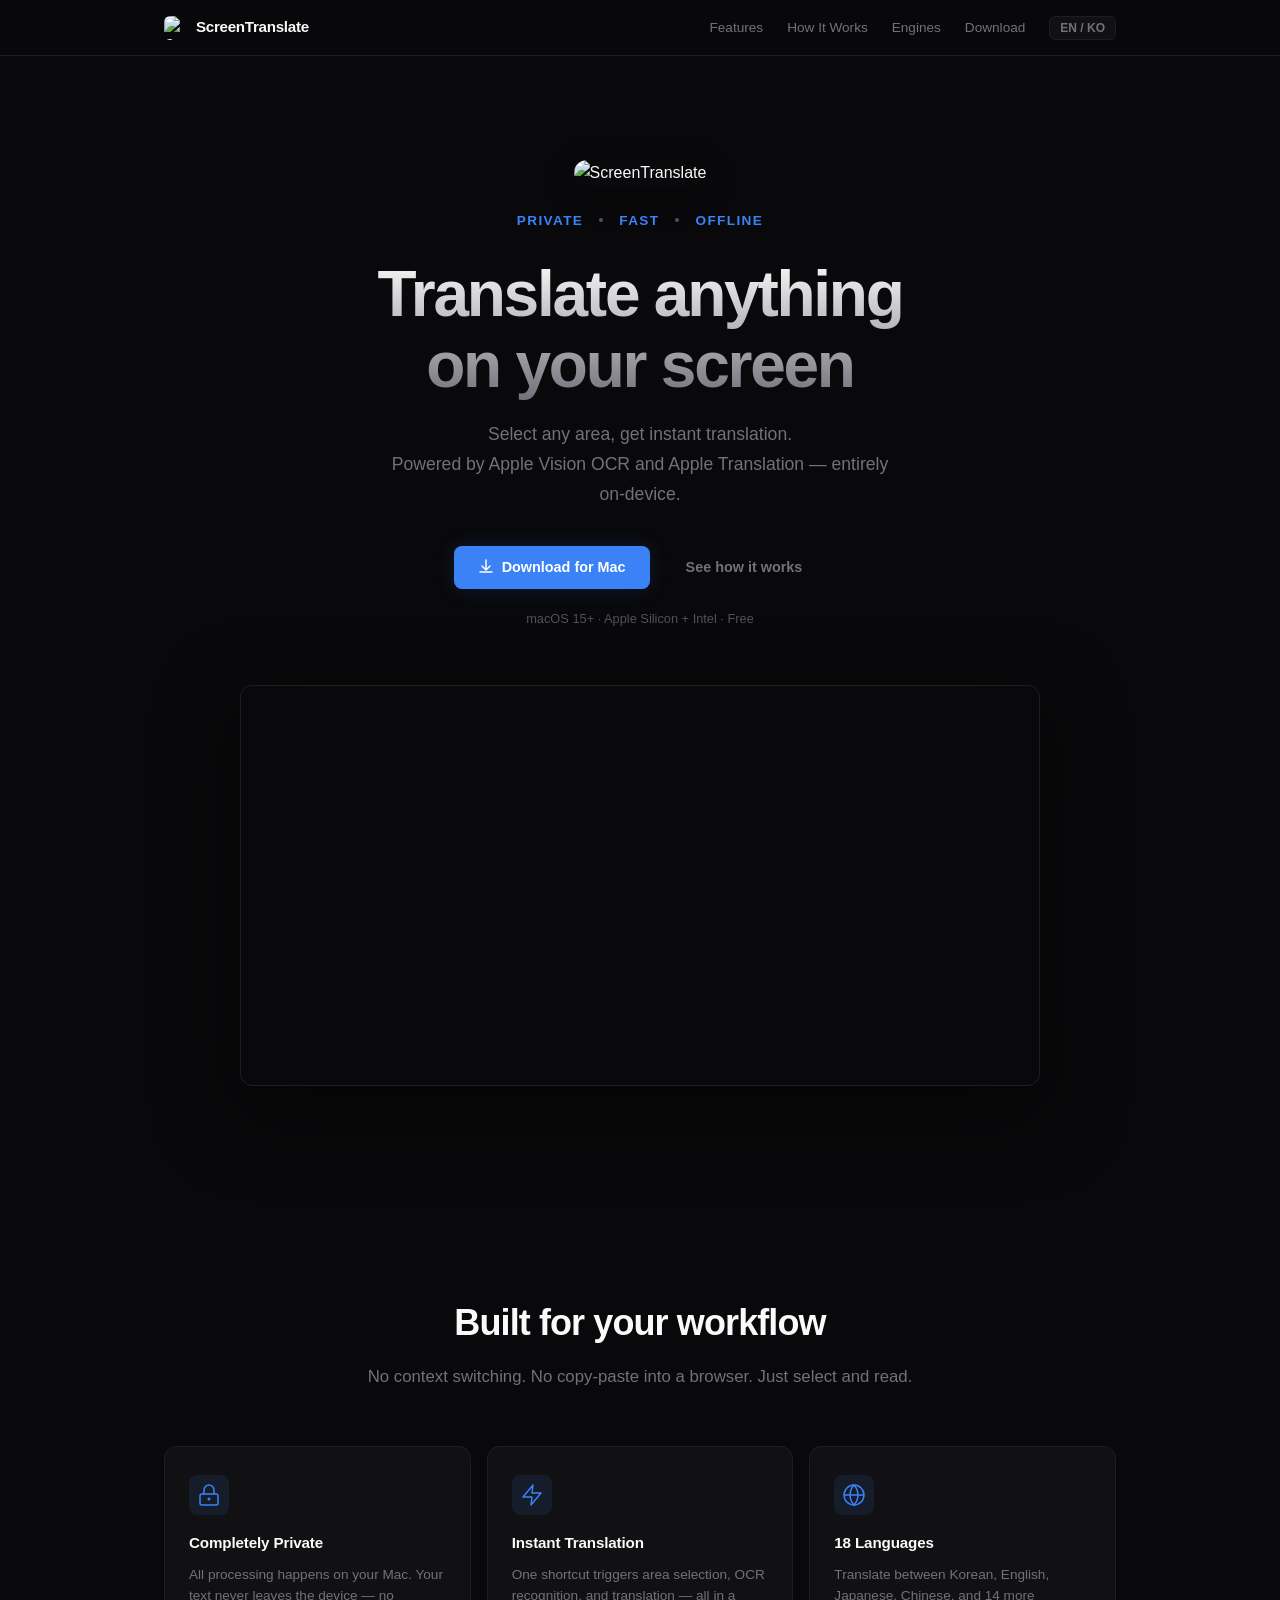
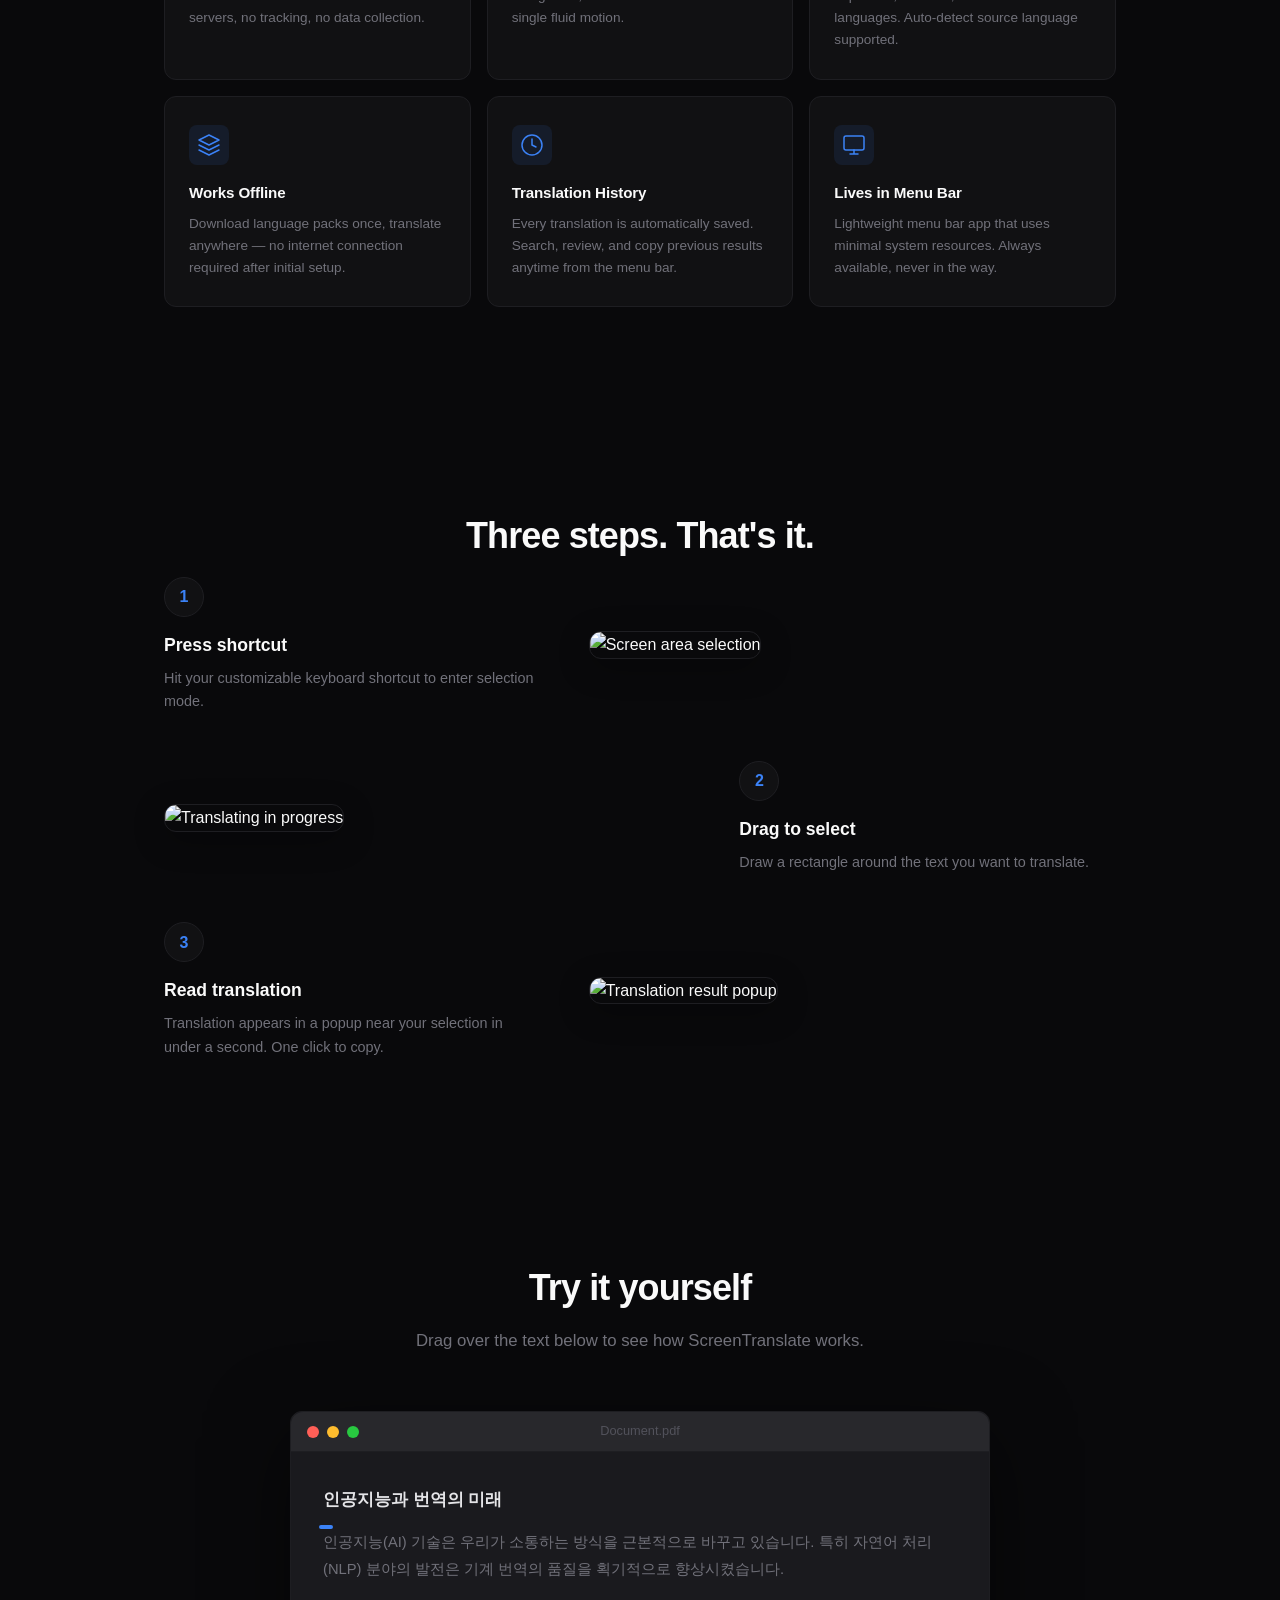
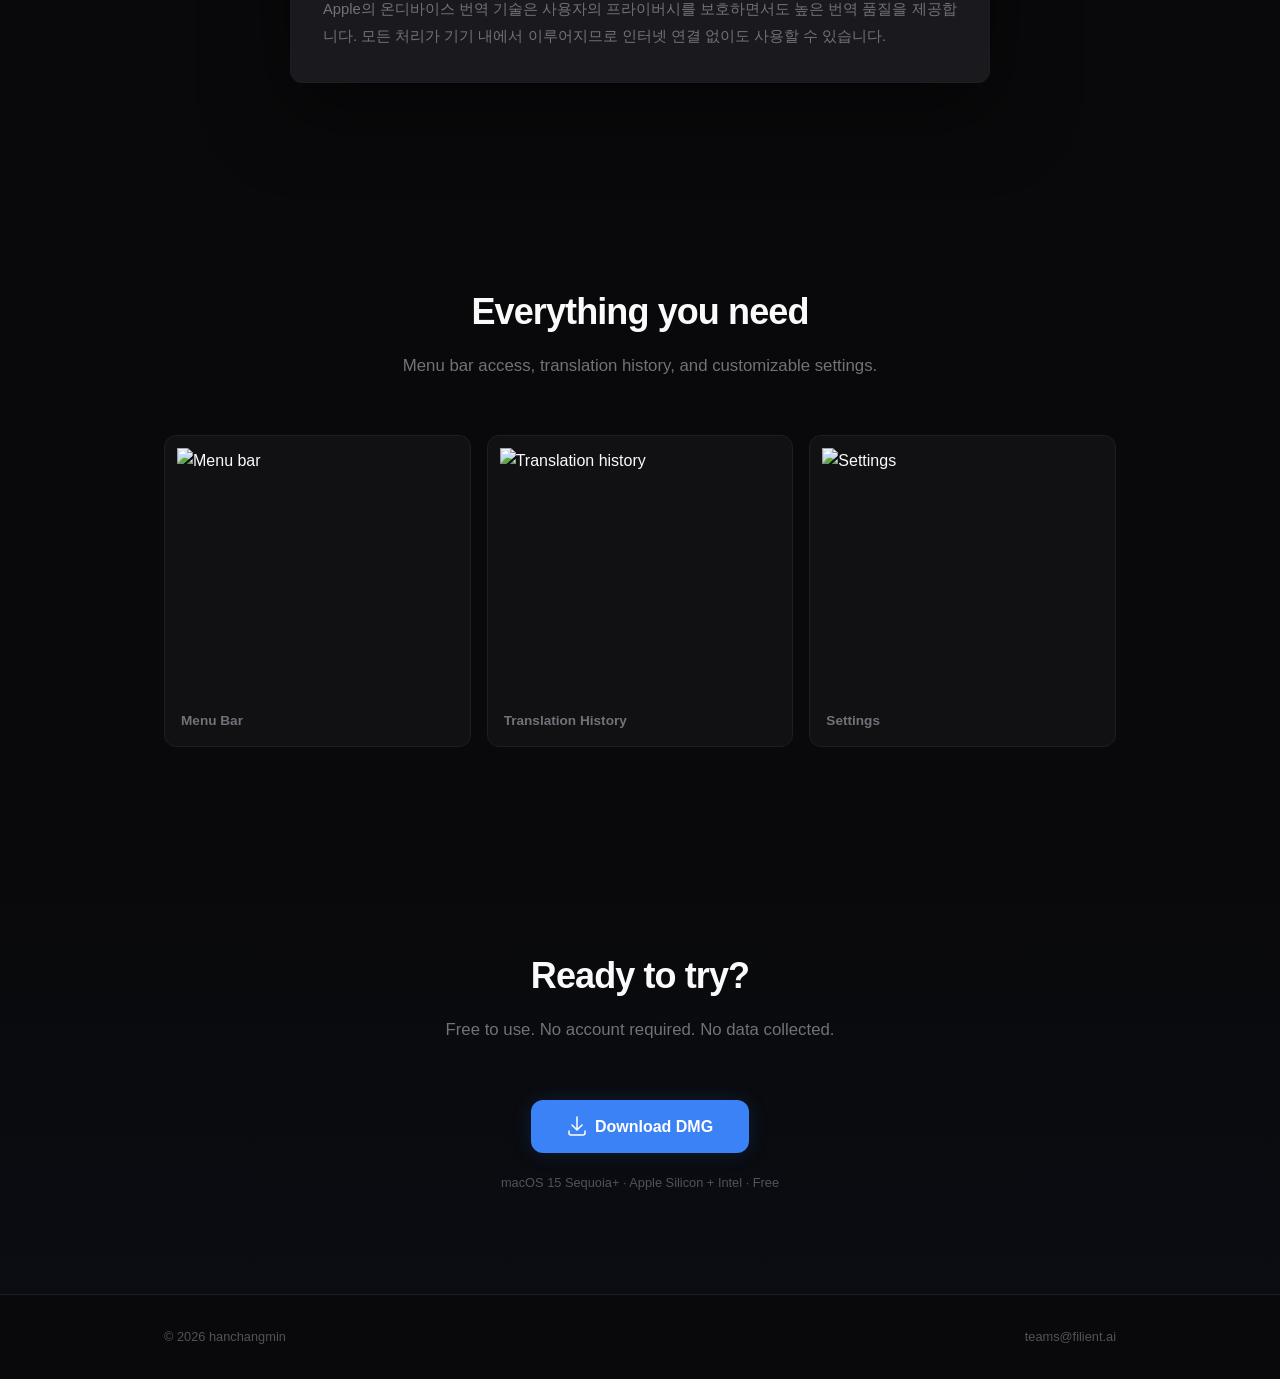
==== commit 6334a115: "chore: 웹사이트 CSS/JS 캐시 버스팅 추가 (?v=2)" ====
--- a/website/index.html
+++ b/website/index.html
@@ -25,7 +25,7 @@
     <link rel="icon" type="image/png" sizes="32x32" href="assets/favicon-32.png">
     <link rel="icon" type="image/png" sizes="16x16" href="assets/favicon-16.png">
     <link rel="apple-touch-icon" href="assets/apple-touch-icon.png">
-    <link rel="stylesheet" href="style.css">
+    <link rel="stylesheet" href="style.css?v=2">
 
     <!-- Google Analytics -->
     <script async src="https://www.googletagmanager.com/gtag/js?id=G-ZFZX7HR200"></script>
@@ -48,6 +48,7 @@
         <div class="nav-links">
             <a href="#features" data-i18n="nav.features">Features</a>
             <a href="#how-it-works" data-i18n="nav.howItWorks">How It Works</a>
+            <a href="engines.html" data-i18n="nav.engines">Engines</a>
             <a href="#download" data-i18n="nav.download">Download</a>
             <button class="lang-switch" id="lang-switch" aria-label="Switch language">EN / KO</button>
         </div>
@@ -274,7 +275,7 @@
   "author": { "@type": "Person", "name": "hanchangmin" }
 }
 </script>
-<script src="i18n.js"></script>
-<script src="demo.js"></script>
+<script src="i18n.js?v=2"></script>
+<script src="demo.js?v=2"></script>
 </body>
 </html>
